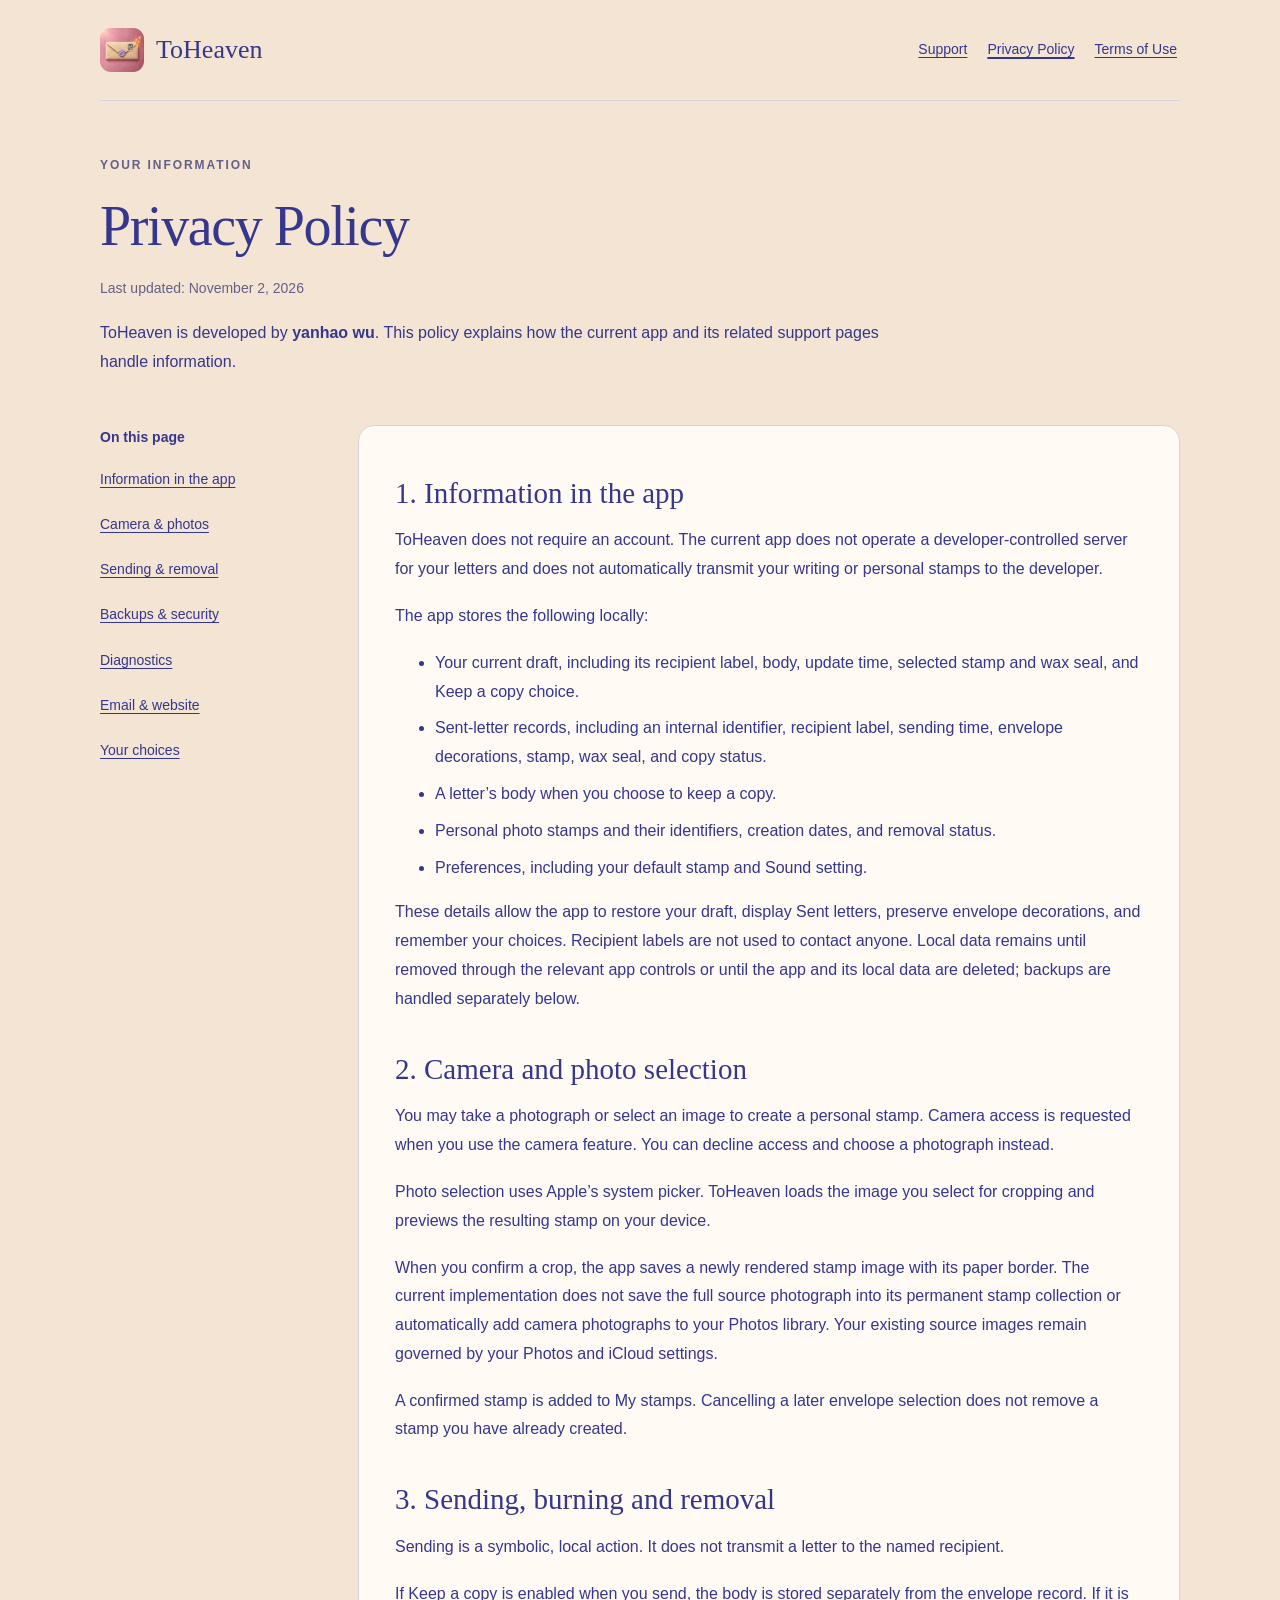
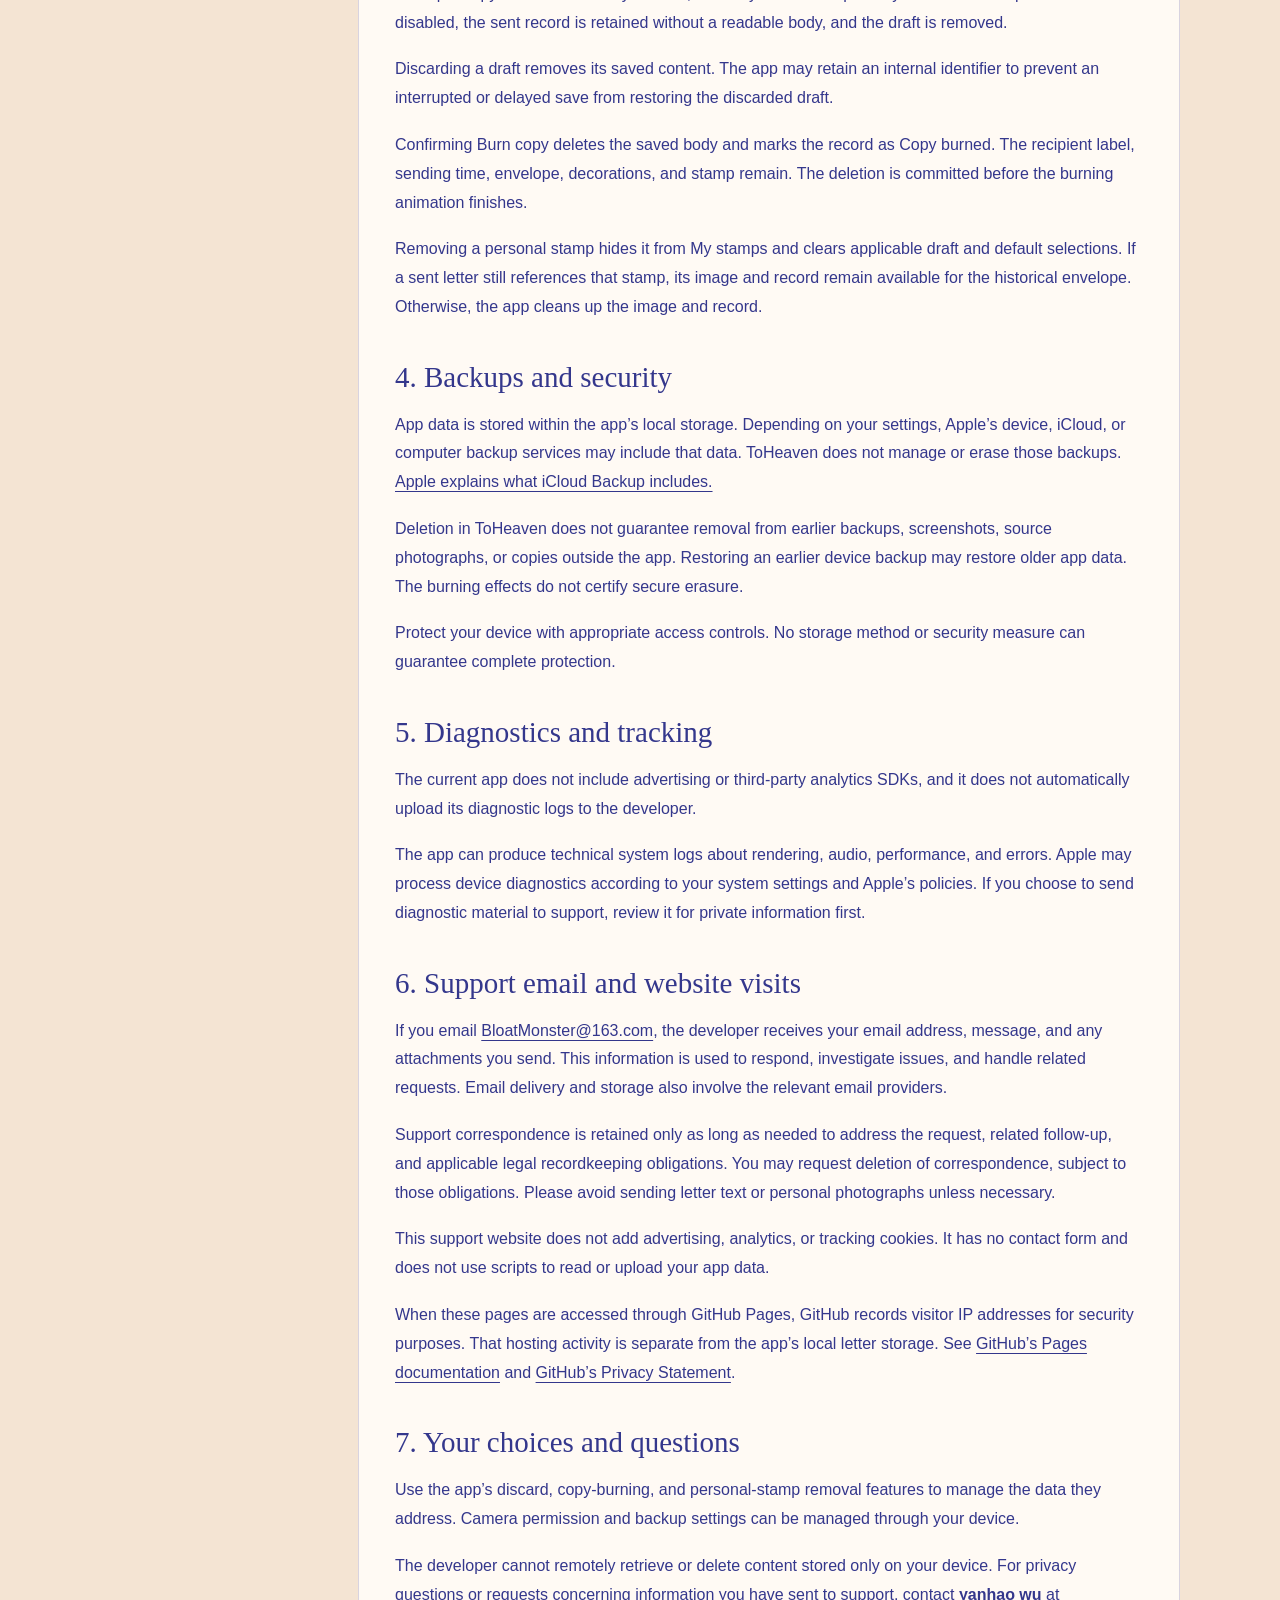
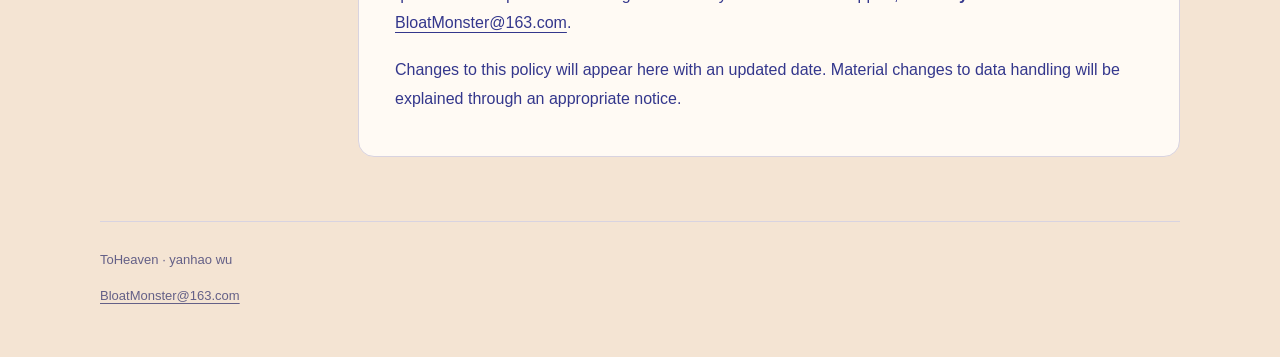
==== privacy.html @ dcaeafa9 "Initial ToHeaven support website" ====
<!doctype html>
<html lang="en">
<head>
  <meta charset="utf-8">
  <meta name="viewport" content="width=device-width, initial-scale=1">
  <meta name="description" content="How ToHeaven handles local letters, saved copies, personal photo stamps, support emails and website visits.">
  <title>Privacy Policy — ToHeaven</title>
  <link rel="icon" href="assets/app-icon.png">
  <link rel="stylesheet" href="assets/style.css">
</head>
<body>
  <a class="skip-link" href="#main">Skip to content</a>
  <header class="site-header">
    <a class="brand" href="index.html"><img src="assets/app-icon.png" alt="" width="44" height="44">ToHeaven</a>
    <nav class="site-nav" aria-label="Main navigation"><a href="support.html">Support</a><a href="privacy.html" aria-current="page">Privacy Policy</a><a href="terms.html">Terms of Use</a></nav>
  </header>
  <main id="main">
    <div class="page-heading"><p class="eyebrow">Your information</p><h1>Privacy Policy</h1><p class="updated">Last updated: <time datetime="2026-11-02">November 2, 2026</time></p><p>ToHeaven is developed by <strong>yanhao wu</strong>. This policy explains how the current app and its related support pages handle information.</p></div>
    <div class="document-layout">
      <nav class="contents" aria-label="On this page"><p>On this page</p><ul>
        <li><a href="#local">Information in the app</a></li><li><a href="#photos">Camera &amp; photos</a></li><li><a href="#removal">Sending &amp; removal</a></li><li><a href="#backups">Backups &amp; security</a></li><li><a href="#diagnostics">Diagnostics</a></li><li><a href="#support">Email &amp; website</a></li><li><a href="#choices">Your choices</a></li>
      </ul></nav>
      <article class="document" aria-label="Privacy Policy">
        <section id="local"><h2>1. Information in the app</h2>
          <p>ToHeaven does not require an account. The current app does not operate a developer-controlled server for your letters and does not automatically transmit your writing or personal stamps to the developer.</p>
          <p>The app stores the following locally:</p>
          <ul><li>Your current draft, including its recipient label, body, update time, selected stamp and wax seal, and Keep a copy choice.</li><li>Sent-letter records, including an internal identifier, recipient label, sending time, envelope decorations, stamp, wax seal, and copy status.</li><li>A letter’s body when you choose to keep a copy.</li><li>Personal photo stamps and their identifiers, creation dates, and removal status.</li><li>Preferences, including your default stamp and Sound setting.</li></ul>
          <p>These details allow the app to restore your draft, display Sent letters, preserve envelope decorations, and remember your choices. Recipient labels are not used to contact anyone. Local data remains until removed through the relevant app controls or until the app and its local data are deleted; backups are handled separately below.</p>
        </section>
        <section id="photos"><h2>2. Camera and photo selection</h2>
          <p>You may take a photograph or select an image to create a personal stamp. Camera access is requested when you use the camera feature. You can decline access and choose a photograph instead.</p>
          <p>Photo selection uses Apple’s system picker. ToHeaven loads the image you select for cropping and previews the resulting stamp on your device.</p>
          <p>When you confirm a crop, the app saves a newly rendered stamp image with its paper border. The current implementation does not save the full source photograph into its permanent stamp collection or automatically add camera photographs to your Photos library. Your existing source images remain governed by your Photos and iCloud settings.</p>
          <p>A confirmed stamp is added to My stamps. Cancelling a later envelope selection does not remove a stamp you have already created.</p>
        </section>
        <section id="removal"><h2>3. Sending, burning and removal</h2>
          <p>Sending is a symbolic, local action. It does not transmit a letter to the named recipient.</p>
          <p>If Keep a copy is enabled when you send, the body is stored separately from the envelope record. If it is disabled, the sent record is retained without a readable body, and the draft is removed.</p>
          <p>Discarding a draft removes its saved content. The app may retain an internal identifier to prevent an interrupted or delayed save from restoring the discarded draft.</p>
          <p>Confirming Burn copy deletes the saved body and marks the record as Copy burned. The recipient label, sending time, envelope, decorations, and stamp remain. The deletion is committed before the burning animation finishes.</p>
          <p>Removing a personal stamp hides it from My stamps and clears applicable draft and default selections. If a sent letter still references that stamp, its image and record remain available for the historical envelope. Otherwise, the app cleans up the image and record.</p>
        </section>
        <section id="backups"><h2>4. Backups and security</h2>
          <p>App data is stored within the app’s local storage. Depending on your settings, Apple’s device, iCloud, or computer backup services may include that data. ToHeaven does not manage or erase those backups. <a href="https://support.apple.com/en-us/108770">Apple explains what iCloud Backup includes.</a></p>
          <p>Deletion in ToHeaven does not guarantee removal from earlier backups, screenshots, source photographs, or copies outside the app. Restoring an earlier device backup may restore older app data. The burning effects do not certify secure erasure.</p>
          <p>Protect your device with appropriate access controls. No storage method or security measure can guarantee complete protection.</p>
        </section>
        <section id="diagnostics"><h2>5. Diagnostics and tracking</h2>
          <p>The current app does not include advertising or third-party analytics SDKs, and it does not automatically upload its diagnostic logs to the developer.</p>
          <p>The app can produce technical system logs about rendering, audio, performance, and errors. Apple may process device diagnostics according to your system settings and Apple’s policies. If you choose to send diagnostic material to support, review it for private information first.</p>
        </section>
        <section id="support"><h2>6. Support email and website visits</h2>
          <p>If you email <a href="mailto:BloatMonster@163.com">BloatMonster@163.com</a>, the developer receives your email address, message, and any attachments you send. This information is used to respond, investigate issues, and handle related requests. Email delivery and storage also involve the relevant email providers.</p>
          <p>Support correspondence is retained only as long as needed to address the request, related follow-up, and applicable legal recordkeeping obligations. You may request deletion of correspondence, subject to those obligations. Please avoid sending letter text or personal photographs unless necessary.</p>
          <p>This support website does not add advertising, analytics, or tracking cookies. It has no contact form and does not use scripts to read or upload your app data.</p>
          <p>When these pages are accessed through GitHub Pages, GitHub records visitor IP addresses for security purposes. That hosting activity is separate from the app’s local letter storage. See <a href="https://docs.github.com/en/pages/getting-started-with-github-pages/what-is-github-pages#data-collection">GitHub’s Pages documentation</a> and <a href="https://docs.github.com/en/site-policy/privacy-policies/github-general-privacy-statement">GitHub’s Privacy Statement</a>.</p>
        </section>
        <section id="choices"><h2>7. Your choices and questions</h2>
          <p>Use the app’s discard, copy-burning, and personal-stamp removal features to manage the data they address. Camera permission and backup settings can be managed through your device.</p>
          <p>The developer cannot remotely retrieve or delete content stored only on your device. For privacy questions or requests concerning information you have sent to support, contact <strong>yanhao wu</strong> at <a href="mailto:BloatMonster@163.com">BloatMonster@163.com</a>.</p>
          <p>Changes to this policy will appear here with an updated date. Material changes to data handling will be explained through an appropriate notice.</p>
        </section>
      </article>
    </div>
  </main>
  <footer class="site-footer"><p>ToHeaven · yanhao wu</p><p><a href="mailto:BloatMonster@163.com">BloatMonster@163.com</a></p></footer>
</body>
</html>
---- assets/style.css ----
:root {
  color-scheme: light;
  --background: #f4e4d3;
  --paper: #fffaf4;
  --ink: #34378c;
  --muted: #646087;
  --rule: #d8d3e0;
  --accent: #8d88c4;
  --focus: #34378c;
  font-family: -apple-system, BlinkMacSystemFont, "Segoe UI", sans-serif;
  color: var(--ink);
  background: var(--background);
}

* { box-sizing: border-box; }
body { margin: 0; font-size: 16px; line-height: 1.8; }
a { color: inherit; text-underline-offset: .22em; }
a:hover { text-decoration-thickness: 2px; }
a:focus-visible, summary:focus-visible {
  outline: 2px solid var(--focus);
  outline-offset: 5px;
  border-radius: 3px;
}
.skip-link {
  position: absolute;
  left: 16px;
  top: -100px;
  padding: 10px 16px;
  background: var(--paper);
  z-index: 1;
}
.skip-link:focus { top: 12px; }
.site-header, main, .site-footer {
  width: min(1080px, calc(100% - 64px));
  margin-inline: auto;
}
.site-header {
  display: flex;
  align-items: center;
  justify-content: space-between;
  gap: 20px;
  padding-block: 28px;
  border-bottom: 1px solid var(--rule);
}
.brand {
  display: inline-flex;
  align-items: center;
  gap: 12px;
  text-decoration: none;
  font: 26px "Baskerville", "Palatino Linotype", Georgia, serif;
}
.brand img { width: 44px; height: 44px; border-radius: 11px; }
.site-nav { display: flex; flex-wrap: wrap; gap: 4px 14px; }
.site-nav a {
  display: inline-flex;
  align-items: center;
  min-height: 44px;
  padding: 6px 3px;
  font-size: 14px;
}
.site-nav a[aria-current="page"] { text-decoration-thickness: 2px; }
.eyebrow {
  margin: 0 0 16px;
  font-size: 12px;
  font-weight: 600;
  letter-spacing: .16em;
  text-transform: uppercase;
  color: var(--muted);
}
h1, h2, h3 { font-family: "Baskerville", "Palatino Linotype", Georgia, serif; font-weight: 400; line-height: 1.2; }
h1 { font-size: clamp(40px, 6vw, 68px); letter-spacing: -.025em; margin: 0 0 24px; }
h2 { font-size: 29px; margin: 38px 0 16px; }
h3 { font-size: 23px; margin: 26px 0 12px; }
p { margin: 0 0 18px; }
li + li { margin-top: 8px; }
strong { font-weight: 600; }
.hero { max-width: 800px; padding-block: 72px 48px; }
.lead { max-width: 650px; font-size: 19px; color: var(--muted); }
.link-grid { display: grid; grid-template-columns: repeat(3, 1fr); gap: 22px; margin-block: 12px 52px; }
.link-card {
  display: flex;
  flex-direction: column;
  min-width: 0;
  padding: 26px;
  border: 1px solid var(--rule);
  border-radius: 16px;
  background: var(--paper);
  text-decoration: none;
}
.link-card h2 { margin: 0 0 14px; font-size: 27px; }
.link-card p { color: var(--muted); font-size: 15px; }
.link-card span { margin-top: auto; text-decoration: underline; text-underline-offset: .22em; font-size: 14px; }
.home-note { max-width: 720px; margin-bottom: 64px; }
.home-note h2 { margin-top: 0; }
.page-heading { padding-block: 54px 30px; max-width: 800px; }
.page-heading h1 { font-size: clamp(38px, 5vw, 56px); margin-bottom: 16px; }
.updated { font-size: 14px; color: var(--muted); }
.document-layout { display: grid; grid-template-columns: 210px minmax(0, 1fr); gap: 48px; align-items: start; margin-bottom: 64px; }
.contents { position: sticky; top: 24px; font-size: 14px; }
.contents p { margin-bottom: 8px; font-weight: 600; }
.contents ul { list-style: none; padding: 0; margin: 0; }
.contents li + li { margin-top: 2px; }
.contents a { display: block; padding-block: 9px; }
.document { min-width: 0; padding: 12px 36px 24px; background: var(--paper); border: 1px solid var(--rule); border-radius: 16px; }
.document > section { scroll-margin-top: 24px; }
.document a, .home-note a, .contact-address { overflow-wrap: anywhere; }
.callout { padding: 20px 22px; margin-block: 24px; border-left: 3px solid var(--accent); background: var(--paper); }
.contact-button {
  display: inline-block;
  min-height: 48px;
  margin-bottom: 18px;
  padding: 10px 20px;
  border: 1px solid var(--ink);
  border-radius: 28px;
  text-align: center;
  text-decoration: none;
  overflow-wrap: anywhere;
}
details { border-bottom: 1px solid var(--rule); padding-block: 8px; }
summary { cursor: pointer; padding-block: 12px; font-weight: 600; }
details p { padding: 4px 0 12px; }
.site-footer { padding-block: 26px 36px; border-top: 1px solid var(--rule); font-size: 13px; color: var(--muted); }
.site-footer p { margin-bottom: 5px; }
.site-footer a { display: inline-block; padding-block: 8px; }

@media (max-width: 760px) {
  .site-header, main, .site-footer { width: calc(100% - 36px); }
  .site-header { align-items: flex-start; flex-direction: column; gap: 12px; padding-block: 20px 14px; }
  .site-nav { gap: 2px 20px; }
  .hero { padding-block: 44px 26px; }
  .link-grid { grid-template-columns: 1fr; gap: 14px; }
  .link-card { padding: 22px; }
  .document-layout { grid-template-columns: 1fr; gap: 24px; }
  .contents { position: static; }
  .contents ul { display: flex; flex-wrap: wrap; gap: 0 20px; }
  .document { padding: 6px 22px 22px; }
  .page-heading { padding-top: 36px; }
}

@media print {
  :root { background: white; color: #222; }
  .site-nav, .contents, .skip-link { display: none; }
  .document-layout { display: block; }
  .document { border: 0; padding: 0; }
  .site-header, main, .site-footer { width: 100%; }
  .page-heading { padding-block: 24px; }
  h2 { break-after: avoid; }
}
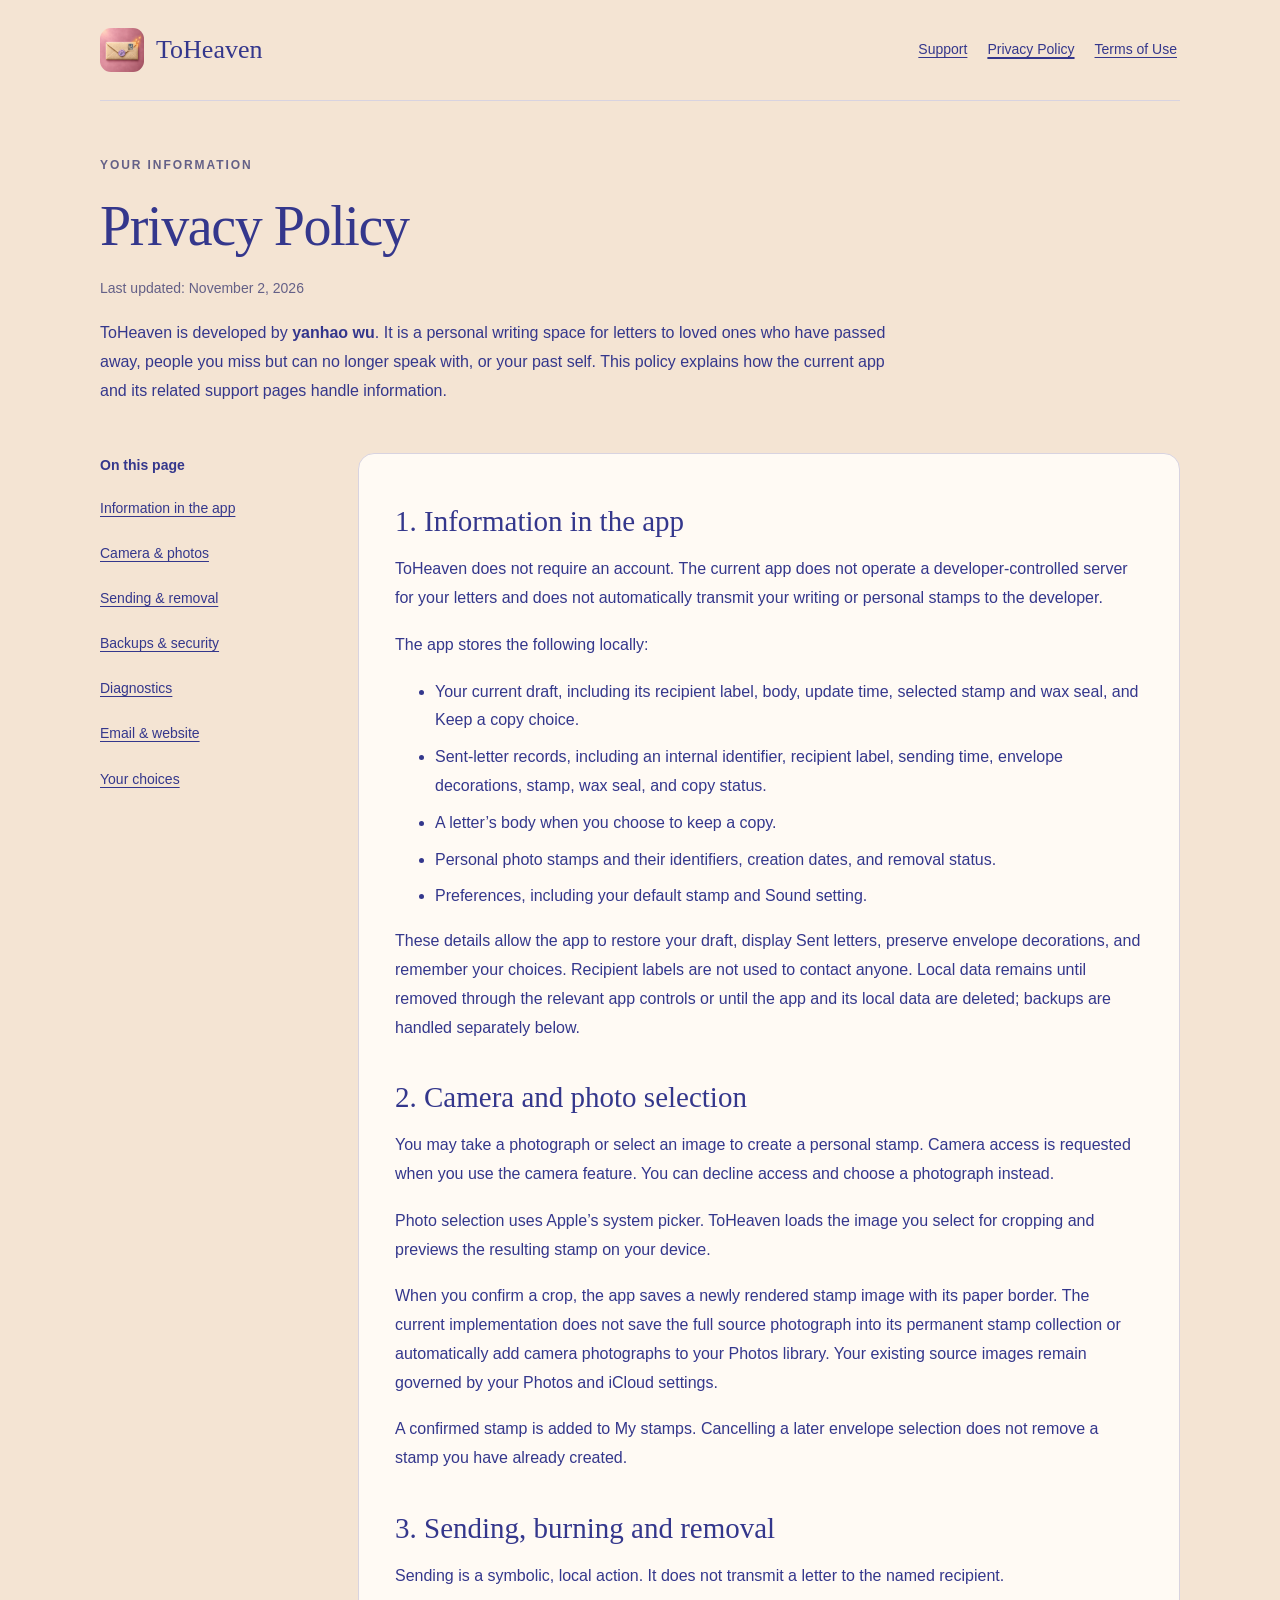
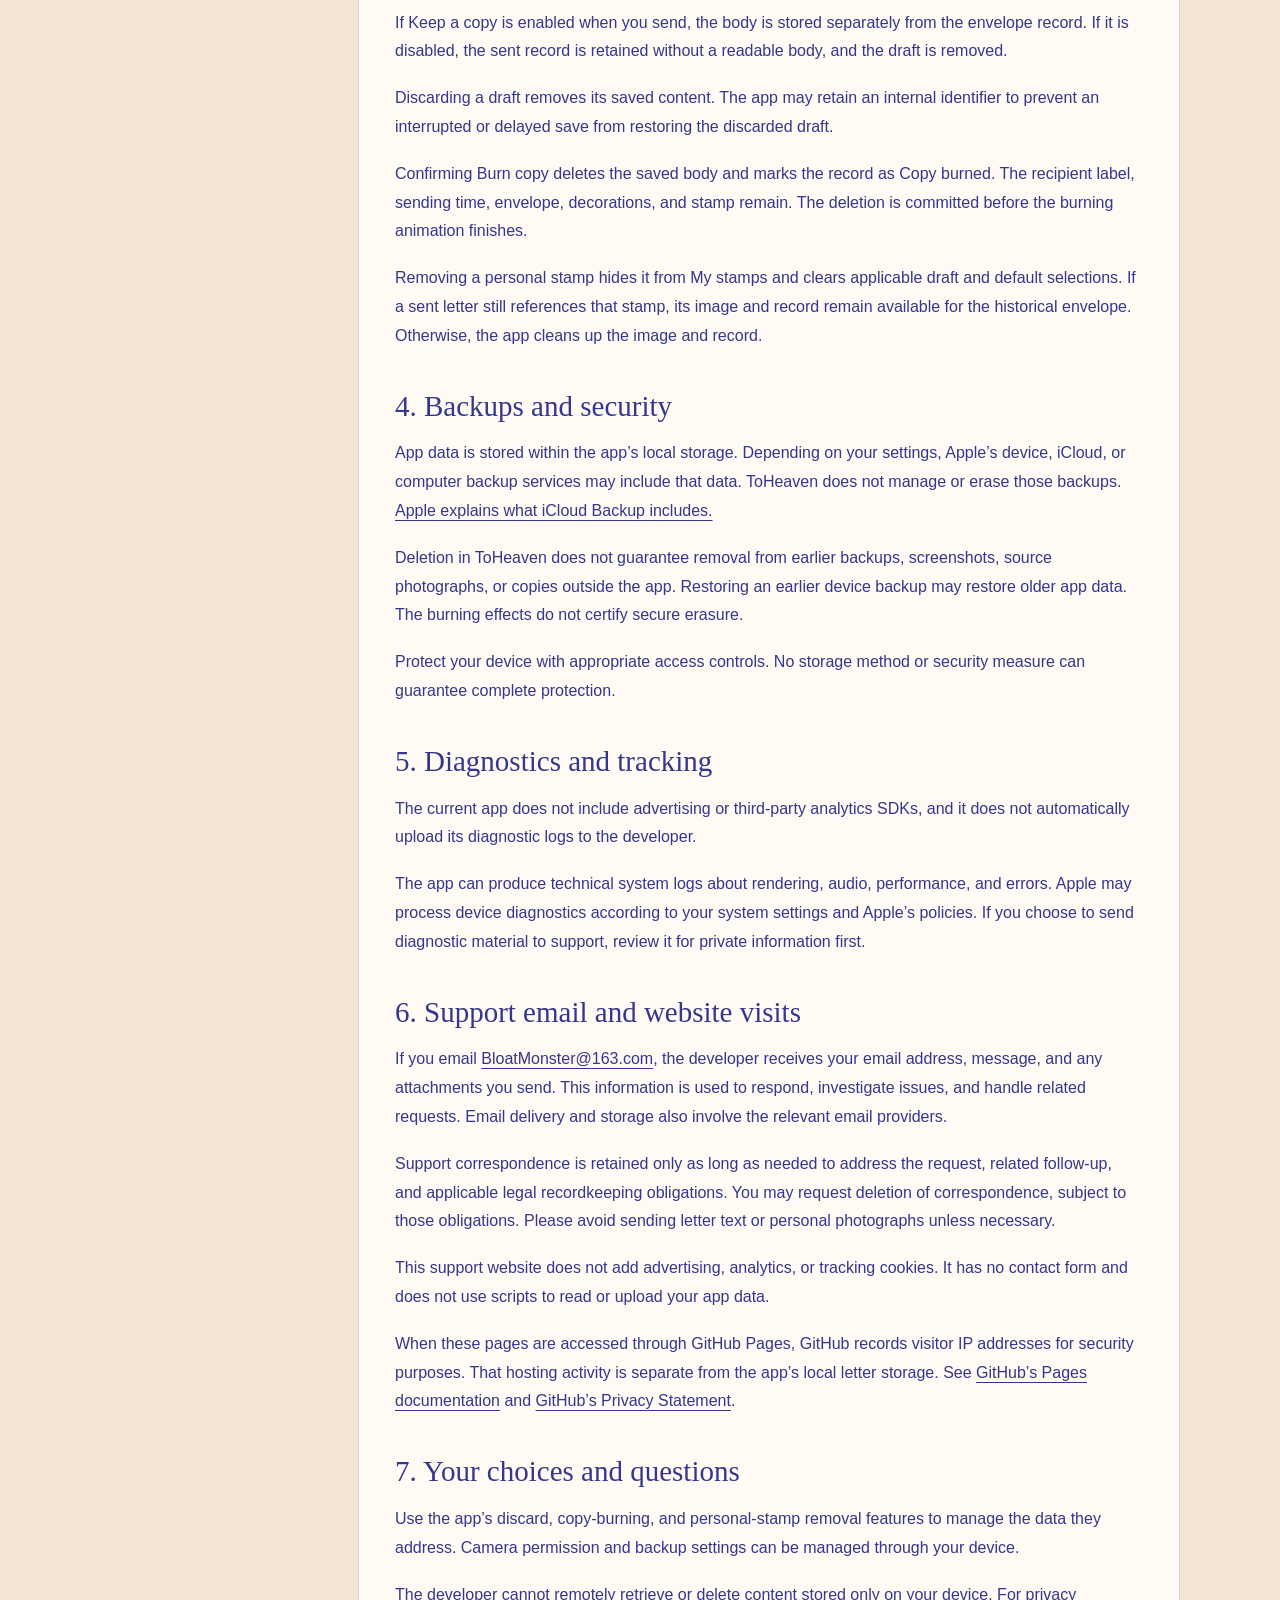
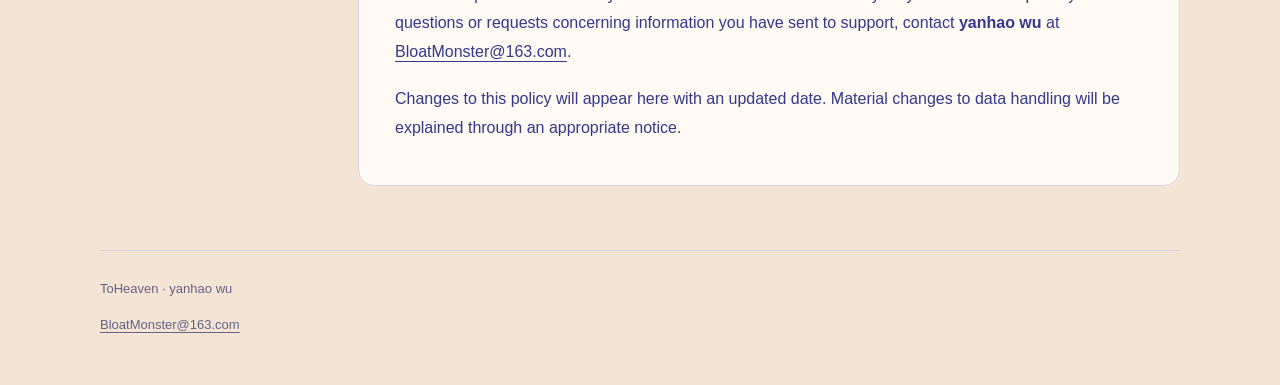
==== commit 153a2762: "update" ====
--- a/privacy.html
+++ b/privacy.html
@@ -15,7 +15,7 @@
     <nav class="site-nav" aria-label="Main navigation"><a href="support.html">Support</a><a href="privacy.html" aria-current="page">Privacy Policy</a><a href="terms.html">Terms of Use</a></nav>
   </header>
   <main id="main">
-    <div class="page-heading"><p class="eyebrow">Your information</p><h1>Privacy Policy</h1><p class="updated">Last updated: <time datetime="2026-11-02">November 2, 2026</time></p><p>ToHeaven is developed by <strong>yanhao wu</strong>. This policy explains how the current app and its related support pages handle information.</p></div>
+    <div class="page-heading"><p class="eyebrow">Your information</p><h1>Privacy Policy</h1><p class="updated">Last updated: <time datetime="2026-11-02">November 2, 2026</time></p><p>ToHeaven is developed by <strong>yanhao wu</strong>. It is a personal writing space for letters to loved ones who have passed away, people you miss but can no longer speak with, or your past self. This policy explains how the current app and its related support pages handle information.</p></div>
     <div class="document-layout">
       <nav class="contents" aria-label="On this page"><p>On this page</p><ul>
         <li><a href="#local">Information in the app</a></li><li><a href="#photos">Camera &amp; photos</a></li><li><a href="#removal">Sending &amp; removal</a></li><li><a href="#backups">Backups &amp; security</a></li><li><a href="#diagnostics">Diagnostics</a></li><li><a href="#support">Email &amp; website</a></li><li><a href="#choices">Your choices</a></li>
